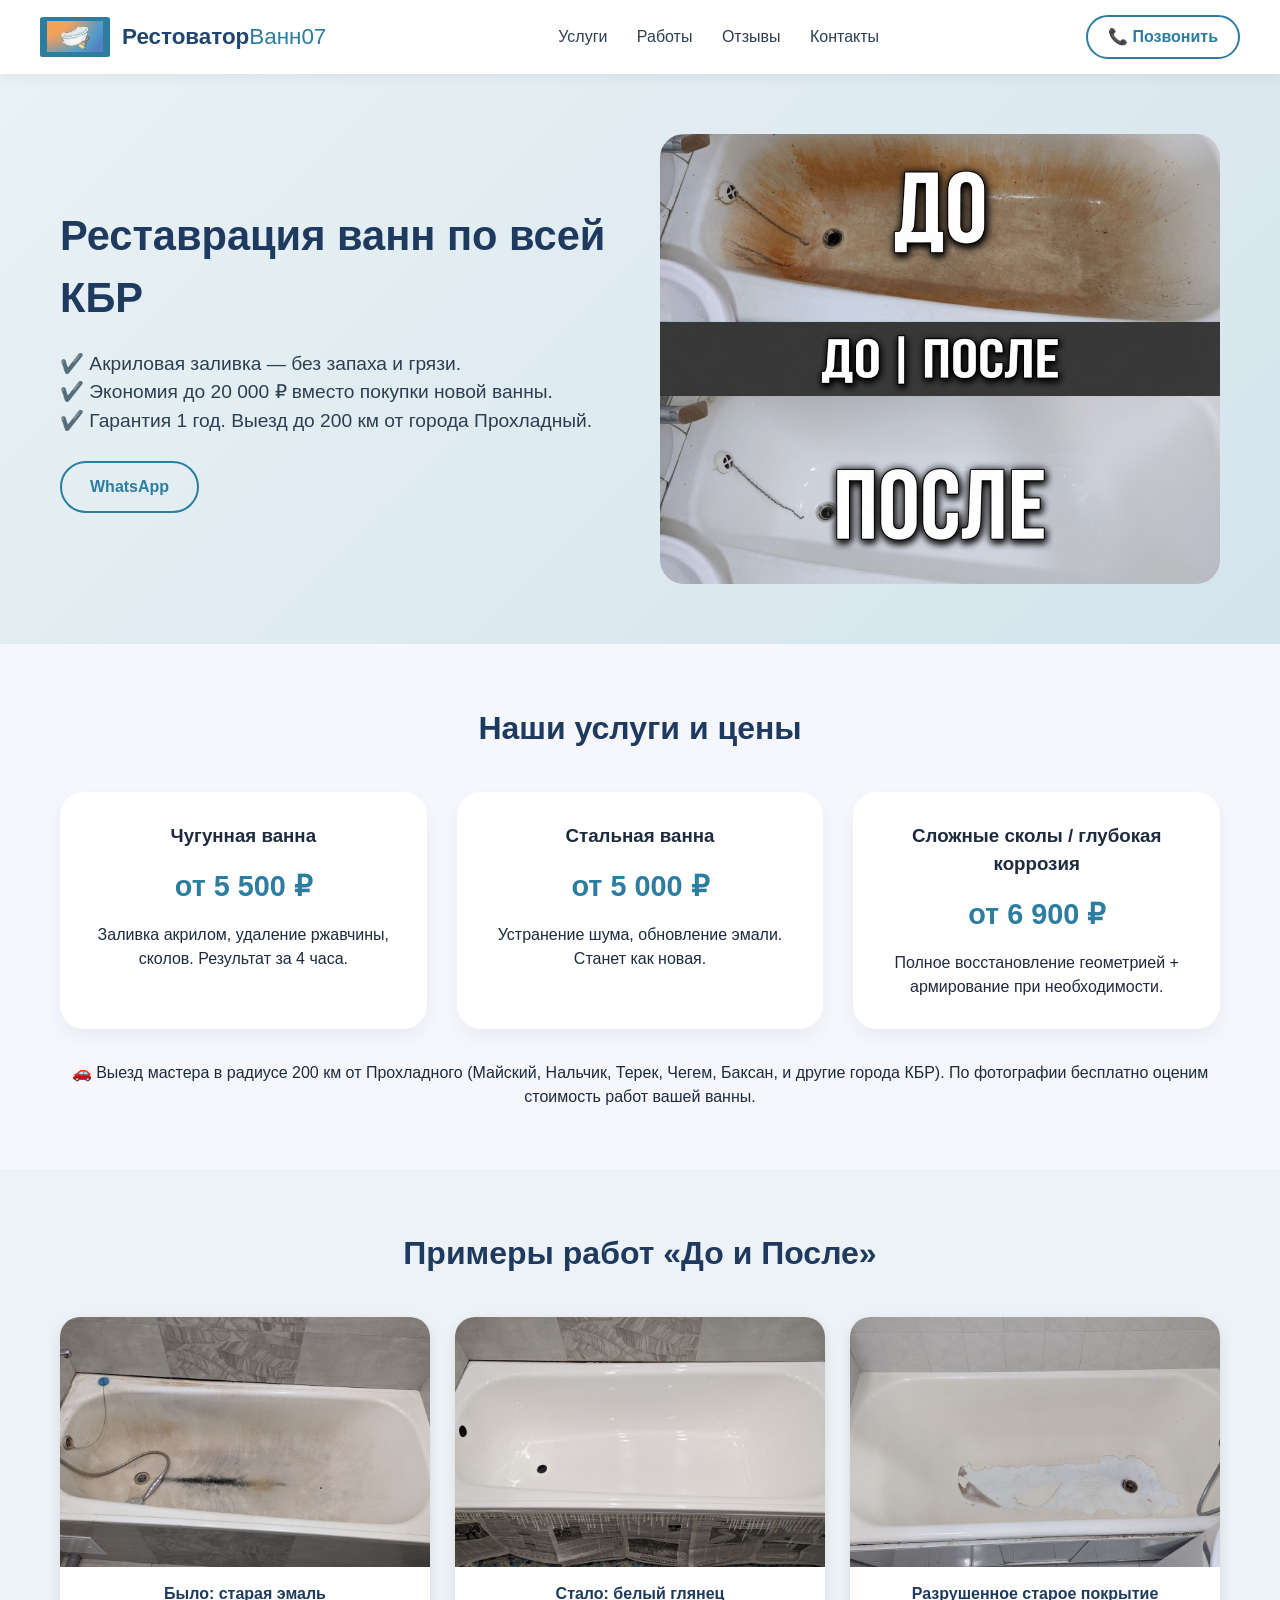
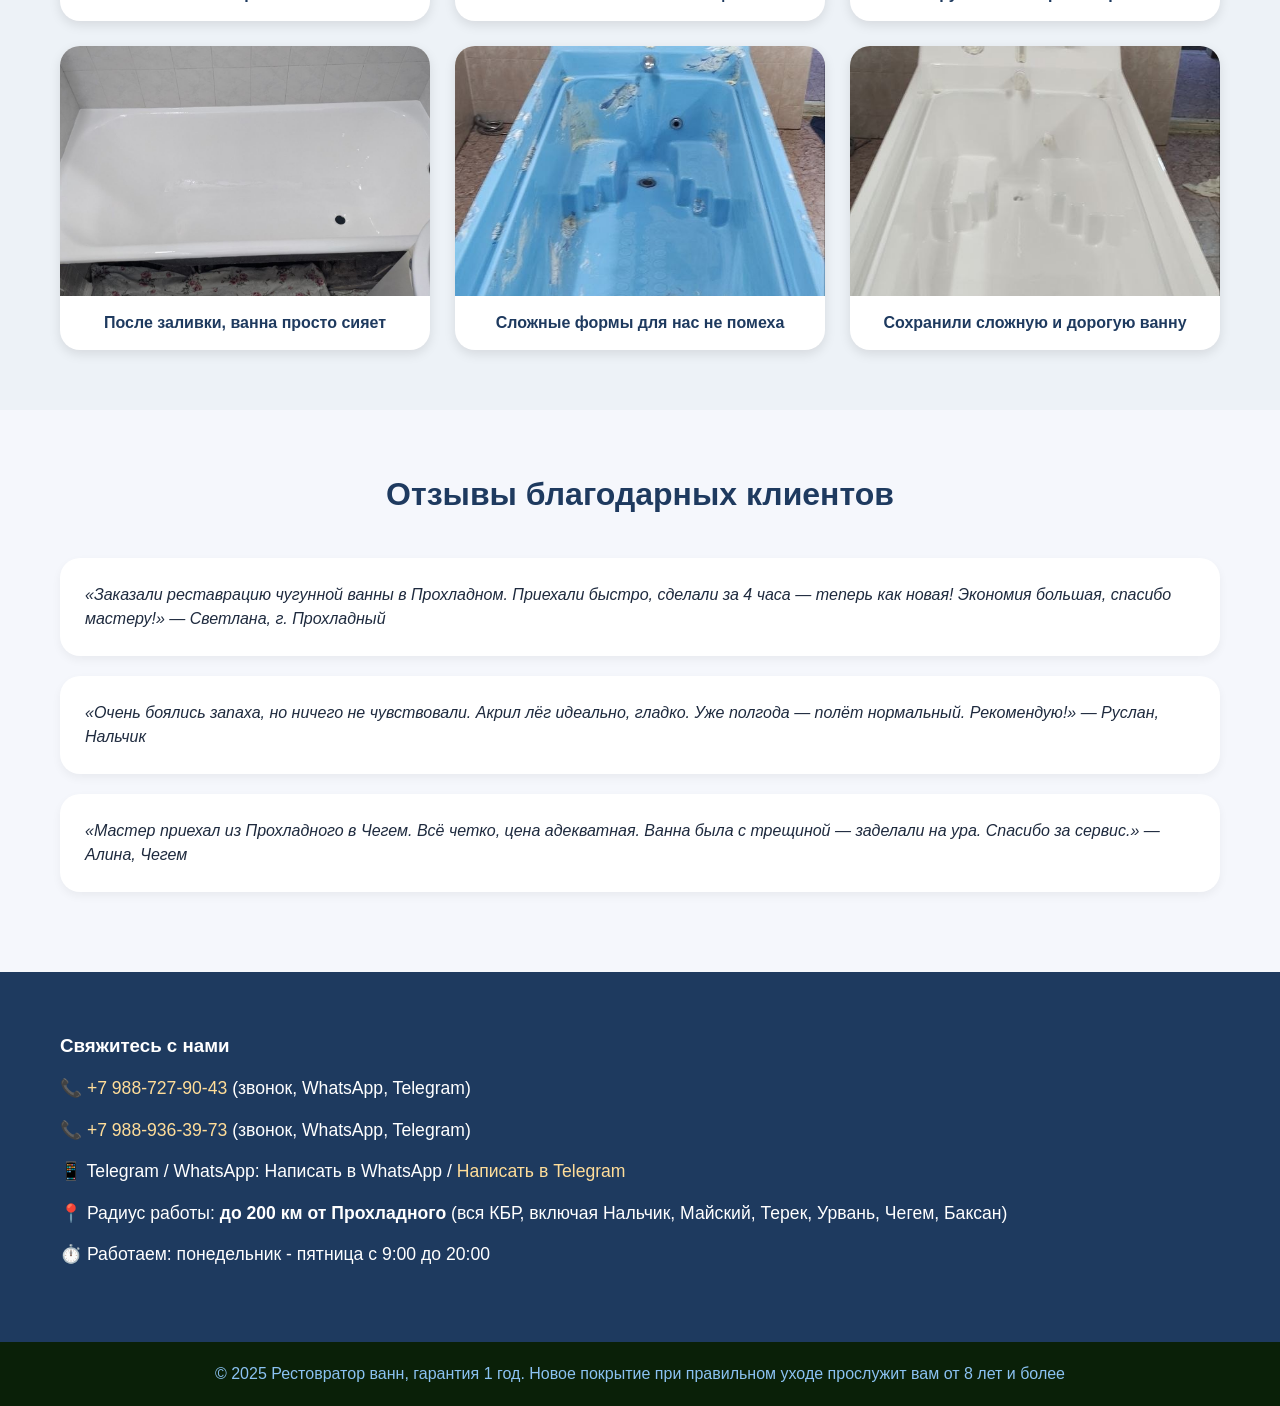
==== index.html @ 654ee38f "Update index.html" ====
<!doctype html>
<html lang="ru">
  <head>
    <meta charset="UTF-8" />
    <meta
      name="viewport"
      content="width=device-width, initial-scale=1.0, maximum-scale=1.0, user-scalable=yes"
    />
    <title>Реставрация ванн | Прохладный и КБР | Акриловая заливка</title>
    <!-- SEO метки -->
    <meta
      name="description"
      content="Реставрация ванн в Прохладном и КБР. Акриловая заливка за 1 день. Экономия до 20 000₽. Выезд по всему району до 200 км от г. Прохладный. Гарантия 1 год."
    />
    <meta
      name="keywords"
      content="реставрация ванн, акриловая заливка, восстановление эмали, Прохладный, КБР, Нальчик, старая ванна"
    />
    <meta name="geo.region" content="RU-KB" />
    <meta name="geo.placename" content="Прохладный" />
    <link rel="canonical" href="https://restovratorvann07-byte.github.io/home/"/>
    <link rel="stylesheet" href="style.css" />
    <!-- Стили -->
  </head>
  <body>
    <header>
      <div class="container header-flex">
        <div class="logo">
          <div class="logo-img"><link rel="style" /></div>
          <div class="logo-text">Рестоватор<span>Ванн07</span></div>
        </div>
        <div class="nav">
          <a href="#services">Услуги</a>
          <a href="#gallery">Работы</a>
          <a href="#reviews">Отзывы</a>
          <a href="#contacts">Контакты</a>
        </div>
        <a
          href="tel:+79881234567"
          class="btn-outline btn"
          style="padding: 8px 20px"
          >📞 Позвонить</a
        >
      </div>
    </header>

    <section class="hero">
      <div class="container hero-grid">
        <div class="hero-text">
          <h1>Реставрация ванн по всей КБР</h1>
          <p>
            ✔️ Акриловая заливка — без запаха и грязи.<br />✔️ Экономия до 20
            000 ₽ вместо покупки новой ванны.<br />✔️ Гарантия 1 год. Выезд до
            200 км от города Прохладный.
          </p>
          <div class="hero-buttons">
            <!--<a href="#contacts" class="btn">Оставить заявку</a>-->
            <a href="https://wa.me/79881234567" class="btn-outline btn"
              >WhatsApp</a
            >
          </div>
        </div>
        <div class="hero-img"></div>
      </div>
    </section>

    <section id="services">
      <div class="container">
        <h2 class="section-title">Наши услуги и цены</h2>
        <div class="service-cards">
          <div class="card">
            <h3>Чугунная ванна</h3>
            <div class="price">от 5 500 ₽</div>
            <p>
              Заливка акрилом, удаление ржавчины, сколов. Результат за 4 часа.
            </p>
          </div>
          <div class="card">
            <h3>Стальная ванна</h3>
            <div class="price">от 5 000 ₽</div>
            <p>Устранение шума, обновление эмали. Станет как новая.</p>
          </div>
          <div class="card">
            <h3>Сложные сколы / глубокая коррозия</h3>
            <div class="price">от 6 900 ₽</div>
            <p>
              Полное восстановление геометрией + армирование при необходимости.
            </p>
          </div>
        </div>
        <p style="text-align: center; margin-top: 32px">
          🚗 Выезд мастера в радиусе 200 км от Прохладного (Майский, Нальчик,
          Терек, Чегем, Баксан, и другие города КБР). По фотографии бесплатно
          оценим стоимость работ вашей ванны.
        </p>
      </div>
    </section>

    <section id="gallery" style="background: #edf2f7">
      <div class="container">
        <h2 class="section-title">Примеры работ «До и После»</h2>
        <div class="gallery-grid">
          <!-- Карточка 1 -->
          <figure class="gallery-item">
            <picture>
              <source
                srcset="
                  images/ржавая стертая ванна.JPG
                "
                media="(min-width: 768px)"
              />
              <img
                src="images/ржавая стертая ванна.JPG"
                alt="Старая чугунная ванна до реставрации: ржавчина, сколы и повреждения эмали"
                class="gallery-img"
                loading="lazy"
                width="600"
                height="450"
              />
            </picture>
            <figcaption class="gallery-caption">Было: старая эмаль</figcaption>
          </figure>

          <!-- Карточка 2 -->
          <figure class="gallery-item">
            <picture>
              <source
                srcset="
                  images/ржавая стертая ванна исправлена.JPG
                "
                media="(min-width: 768px)"
              />
              <img
                src="images/ржавая стертая ванна исправлена.JPG"
                alt="Та же чугунная ванна после акриловой заливки: идеальный белый глянец, восстановленная поверхность"
                class="gallery-img"
                loading="lazy"
                width="600"
                height="450"
              />
            </picture>
            <figcaption class="gallery-caption">Стало: белый глянец</figcaption>
          </figure>

          <!-- Карточка 3 -->
          <figure class="gallery-item">
            <picture>
              <source
                srcset="
                  images/ванна отслоилась старое покрытие.JPG
                "
                media="(min-width: 768px)"
              />
              <img
                src="images/ванна отслоилась старое покрытие.JPG"
                alt="Стальная ванна 1985 года до реставрации: желтизна, потускневшая эмаль и следы коррозии"
                class="gallery-img"
                loading="lazy"
                width="600"
                height="450"
              />
            </picture>
            <figcaption class="gallery-caption">
              Разрушенное старое покрытие
            </figcaption>
          </figure>

          <!-- Карточка 4 -->
          <figure class="gallery-item">
            <picture>
              <source
                srcset="
                  images/отслоилось старое покрытие исправлена.JPG
                "
                media="(min-width: 768px)"
              />
              <img
                src="images/отслоилось старое покрытие исправлена.JPG"
                alt="Сияющий результат реставрации ванны акрилом: фото довольного клиента после работы мастера"
                class="gallery-img"
                loading="lazy"
                width="600"
                height="450"
              />
            </picture>
            <figcaption class="gallery-caption">
              После заливки, ванна просто сияет
            </figcaption>
          </figure>
          <figure class="gallery-item">
            <picture>
              <source
                srcset="
                  images/нестандартная ванна.JPG
                "
                media="(min-width: 768px)"
              />
              <img
                src="images/нестандартная ванна.JPG"
                alt="Нестандратная сложная ванна с синим покрытием, и сложными формами"
                class="gallery-img"
                loading="lazy"
                width="600"
                height="450"
              />
            </picture>
            <figcaption class="gallery-caption">
              Сложные формы для нас не помеха
            </figcaption>
          </figure>
          <figure class="gallery-item">
            <picture>
              <source
                srcset="
                  images/нестандратная ванна готова.JPG
                "
                media="(min-width: 768px)"
              />
              <img
                src="images/нестандратная ванна готова.JPG"
                alt="Ванна с сложными формами отреставрирована жидким акрилом, фото спустя 6 часов работы"
                class="gallery-img"
                loading="lazy"
                width="600"
                height="450"
              />
            </picture>
            <figcaption class="gallery-caption">
              Сохранили сложную и дорогую ванну
            </figcaption>
          </figure>
        </div>
      </div>
    </section>

    <section id="reviews">
      <div class="container">
        <h2 class="section-title">Отзывы благодарных клиентов</h2>
        <div class="review">
          <p>
            «Заказали реставрацию чугунной ванны в Прохладном. Приехали быстро,
            сделали за 4 часа — теперь как новая! Экономия большая, спасибо
            мастеру!» — Светлана, г. Прохладный
          </p>
        </div>
        <div class="review">
          <p>
            «Очень боялись запаха, но ничего не чувствовали. Акрил лёг идеально,
            гладко. Уже полгода — полёт нормальный. Рекомендую!» — Руслан,
            Нальчик
          </p>
        </div>
        <div class="review">
          <p>
            «Мастер приехал из Прохладного в Чегем. Всё четко, цена адекватная.
            Ванна была с трещиной — заделали на ура. Спасибо за сервис.» —
            Алина, Чегем
          </p>
        </div>
      </div>
    </section>

    <section id="contacts" class="contacts">
      <div class="container contacts-flex">
        <div class="contact-info">
          <h3>Свяжитесь с нами</h3>
          <p>
            📞 <a href="tel:+79887279043">+7 988-727-90-43</a> (звонок,
            WhatsApp, Telegram)
          </p>
          <p>
            📞 <a href="tel:+79889363973">+7 988-936-39-73</a> (звонок,
            WhatsApp, Telegram)
          </p>
          <p>
            📱 Telegram / WhatsApp:
            <a href="https://wa.me/79881234567" target="_blank"></a>
              Написать в WhatsApp /
            </a>

            <a href="https://t.me/+79887279043" target="_blank"
              >Написать в Telegram</a
            >
          </p>
          <p>
            📍 Радиус работы: <strong>до 200 км от Прохладного</strong> (вся
            КБР, включая Нальчик, Майский, Терек, Урвань, Чегем, Баксан)
          </p>
          <p>⏱️ Работаем: понедельник - пятница с 9:00 до 20:00</p>
        </div>
        <!--<div class="form">
          <h4>Оставьте заявку — перезвоним за 5 минут</h4>
          <form action="#" method="post">
            <input type="text" placeholder="Ваше имя" required />
            <input type="tel" placeholder="Телефон" required />
            <textarea
              rows="2"
              placeholder="Кратко опишите состояние ванны / вопрос"
            ></textarea>
            <button type="submit" class="btn" style="width: 100%">
              Отправить заявку
            </button>
          </form>
          <p style="font-size: 12px; margin-top: 12px; text-align: center">
            *гарантируем конфиденциальность
          </p>
        </div>-->
      </div>
    </section>

    <footer>
      <p>
        © 2025 Рестовратор ванн, гарантия 1 год. Новое покрытие при правильном
        уходе прослужит вам от 8 лет и более
      </p>
    </footer>

    <!-- Простая обработка формы (без бэкенда, можно подключить позже) -->
  <!--<script>
      document
        .querySelector(".form form")
        .addEventListener("submit", function (e) {
          e.preventDefault();
          alert(
            "✅ Спасибо! Мастер свяжется с вами в ближайшее время. (демо-режим)",
          );
          // здесь можно добавить отправку на ваш Telegram/почту потом
        });
    </script>-->
  </body>
</html>
---- style.css ----
* {
  margin: 0;
  padding: 0;
  box-sizing: border-box;
}
body {
  font-family: "Segoe UI", Roboto, "Helvetica Neue", sans-serif;
  background: #f5f7fc;
  color: #1e2a3e;
  line-height: 1.5;
  scroll-behavior: smooth;
}
.container {
  max-width: 1200px;
  margin: 0 auto;
  padding: 0 20px;
}
/* шапка */
header {
  background: white;
  box-shadow: 0 4px 12px rgba(0, 0, 0, 0.05);
  position: sticky;
  top: 0;
  z-index: 100;
}
.header-flex {
  display: flex;
  justify-content: space-between;
  align-items: center;
  padding: 15px 0;
  flex-wrap: wrap;
  gap: 15px;
}
.logo {
  display: flex;
  align-items: center;
  gap: 12px;
}
.logo-img {
  width: 70px;
  height: 40px;
  background: #2c7da0;
  border-radius: 5%;
  display: flex;
  align-items: center;
  justify-content: center;
  color: white;
  font-weight: bold;
  font-size: 24px;
  /* заглушка логотипа — замените на своё изображение */
  background-image: url("images/logo.PNG");
  background-repeat: no-repeat;
  background-position: center;
  background-size: 80%;
}
.logo-text {
  font-size: 1.4rem;
  font-weight: 700;
  color: #1e466e;
}
.logo-text span {
  font-weight: 400;
  color: #2c7da0;
}
.nav a {
  margin-left: 25px;
  text-decoration: none;
  color: #2c3e50;
  font-weight: 500;
  transition: 0.2s;
}
.nav a:hover {
  color: #2c7da0;
}
.btn {
  display: inline-block;
  background: #2c7da0;
  color: white;
  padding: 12px 28px;
  border-radius: 40px;
  text-decoration: none;
  font-weight: 600;
  transition: 0.2s;
  border: none;
  cursor: pointer;
  font-size: 1rem;
}
.btn:hover {
  background: #1f5e7e;
  transform: translateY(-2px);
}
.btn-outline {
  background: transparent;
  border: 2px solid #2c7da0;
  color: #2c7da0;
}
.hero {
  background: linear-gradient(135deg, #e9f2f5 0%, #d4e4ec 100%);
  padding: 60px 0;
}
.hero-grid {
  display: flex;
  flex-wrap: wrap;
  align-items: center;
  gap: 40px;
}
.hero-text {
  flex: 1;
}
.hero-text h1 {
  font-size: 2.6rem;
  margin-bottom: 20px;
  color: #1e3a5f;
}
.hero-text p {
  font-size: 1.2rem;
  margin-bottom: 25px;
  color: #2c3e50;
}
.hero-buttons {
  display: flex;
  gap: 15px;
  flex-wrap: wrap;
}
.hero-img {
  flex: 1;
  background: #b0c4ce;
  border-radius: 24px;
  height: 450px;
  background-image: url("images/heroimage.JPG");
  background-size: cover;
  background-position: center;
  background-repeat: no-repeat;
}
section {
  padding: 60px 0;
}
.section-title {
  text-align: center;
  font-size: 2rem;
  margin-bottom: 40px;
  color: #1e3a5f;
}
.service-cards {
  display: flex;
  flex-wrap: wrap;
  gap: 30px;
  justify-content: center;
}
.card {
  background: white;
  border-radius: 24px;
  padding: 30px 25px;
  flex: 1;
  min-width: 250px;
  box-shadow: 0 8px 20px rgba(0, 0, 0, 0.05);
  transition: 0.2s;
  text-align: center;
}
.price {
  font-size: 1.8rem;
  font-weight: 800;
  color: #2c7da0;
  margin: 15px 0;
}
.gallery-grid {
  display: grid;
  grid-template-columns: repeat(auto-fit, minmax(260px, 1fr));
  gap: 25px;
}
.gallery-item {
  background: white;
  border-radius: 20px;
  overflow: hidden;
  box-shadow: 0 4px 12px rgba(0, 0, 0, 0.1);
}
.gallery-img {
  width: 100%;
  height: 220px;
  background-color: #cbdbe0;
  background-size: cover;
  background-position: center;
}
.gallery-caption {
  padding: 12px;
  font-weight: 500;
  text-align: center;
}
.review {
  background: white;
  border-radius: 20px;
  padding: 25px;
  margin-bottom: 20px;
  box-shadow: 0 4px 10px rgba(0, 0, 0, 0.05);
  font-style: italic;
}
.contacts {
  background: #1e3a5f;
  color: white;
}
.contacts-flex {
  display: flex;
  flex-wrap: wrap;
  justify-content: space-between;
  gap: 30px;
  align-items: center;
}
.contact-info p {
  margin: 15px 0;
  font-size: 1.1rem;
}
.contact-info a {
  color: #ffdd99;
  text-decoration: none;
}
.form {
  background: white;
  padding: 25px;
  border-radius: 20px;
  min-width: 260px;
  flex: 1;
}
.form input,
.form textarea {
  width: 100%;
  padding: 12px;
  margin-bottom: 15px;
  border: 1px solid #ccc;
  border-radius: 30px;
  font-family: inherit;
}
footer {
  background: #0a2008;
  color: #8bc2f2;
  text-align: center;
  padding: 20px;
}
@media (max-width: 700px) {
  .hero-text h1 {
    font-size: 1.8rem;
  }
  .header-flex {
    flex-direction: column;
  }
  .nav a {
    margin: 0 10px;
  }
}
.gallery-grid {
  display: grid;
  grid-template-columns: repeat(auto-fit, minmax(280px, 1fr));
  gap: 25px;
}

.gallery-item {
  background: white;
  border-radius: 20px;
  overflow: hidden;
  box-shadow: 0 4px 12px rgba(0, 0, 0, 0.1);
  transition: transform 0.3s ease;
  margin: 0; /* убираем отступы у figure */
}

.gallery-item:hover {
  transform: translateY(-5px);
}

.gallery-img {
  width: 100%;
  height: 250px;
  object-fit: cover;
  display: block;
  background-color: #cbdbe0; /* цвет-заглушка, пока грузится */
}

.gallery-caption {
  padding: 15px;
  font-weight: 600;
  text-align: center;
  color: #1e3a5f;
  font-size: 1rem;
}

/* Для мобильных устройств */
@media (max-width: 480px) {
  .gallery-img {
    height: 200px;
  }

  .gallery-grid {
    grid-template-columns: 1fr;
    gap: 20px;
  }

  .hero-img {
    height: 250px; /* ← меньшая высота на телефонах */
    background-position: top; /* ← смещаем вверх, чтобы показать важную часть */
  }
}

@media (max-width: 768px) {
  .hero-img {
    height: 200px;
  }
}
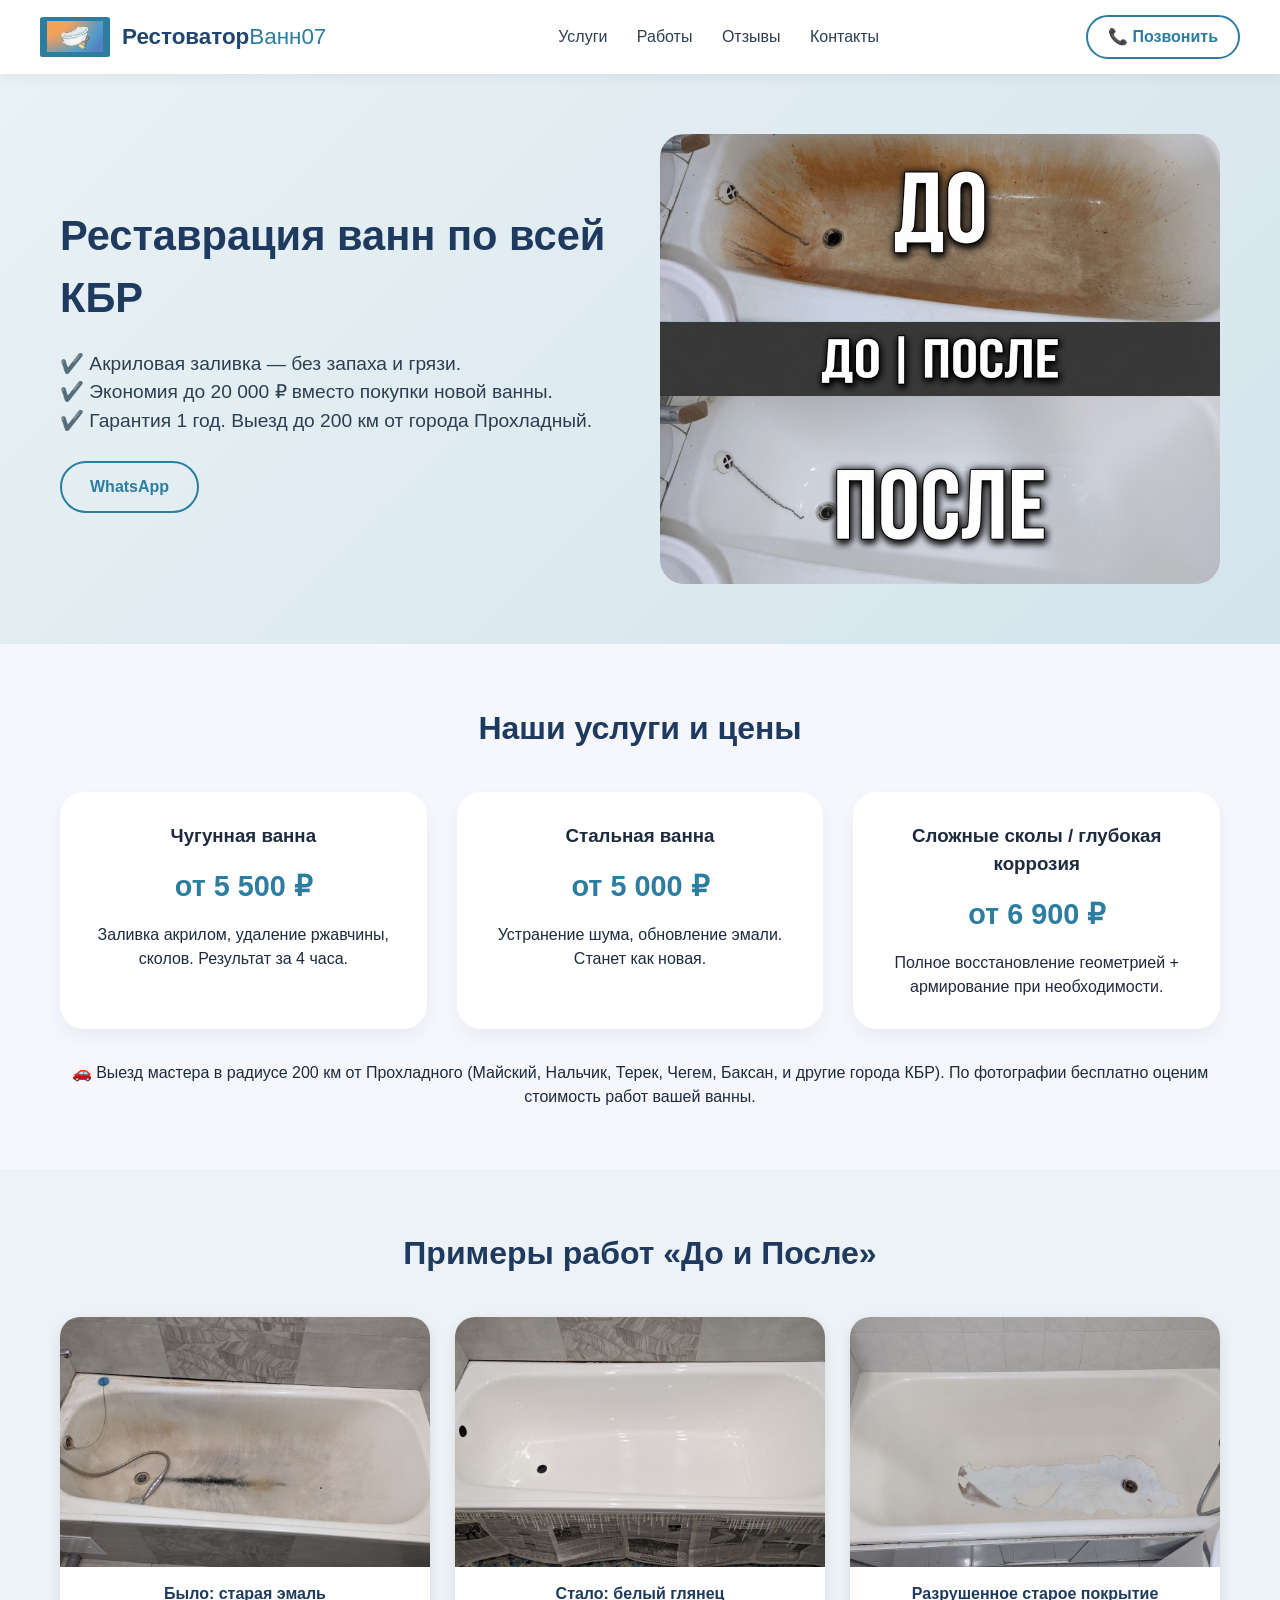
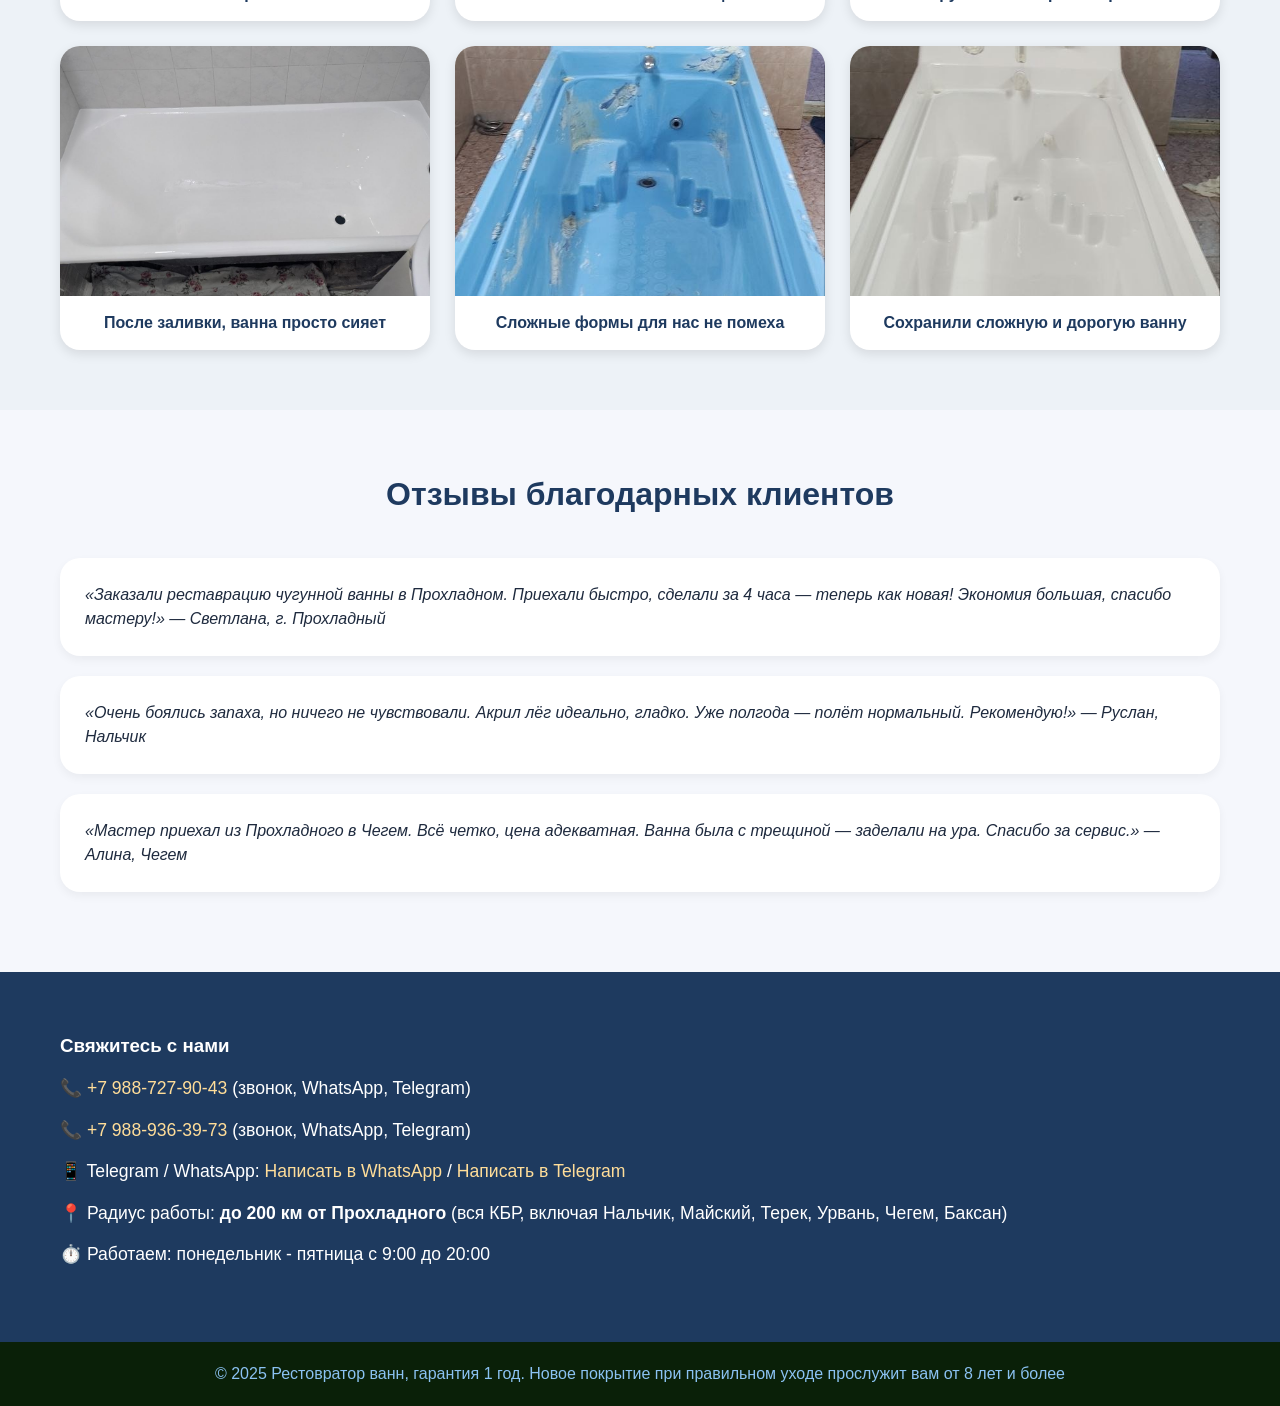
==== commit a32cff36: "Update index.html" ====
--- a/index.html
+++ b/index.html
@@ -20,6 +20,7 @@
     <meta name="geo.placename" content="Прохладный" />
     <link rel="canonical" href="https://restovratorvann07-byte.github.io/home/"/>
     <link rel="stylesheet" href="style.css" />
+    <link rel="icon" type="image/x-icon" href="images/favico.PNG">
     <!-- Стили -->
   </head>
   <body>
@@ -274,8 +275,8 @@
           </p>
           <p>
             📱 Telegram / WhatsApp:
-            <a href="https://wa.me/79881234567" target="_blank"></a>
-              Написать в WhatsApp /
+            <a href="https://wa.me/79881234567" target="_blank">Написать в WhatsApp</a>
+               /
             </a>
 
             <a href="https://t.me/+79887279043" target="_blank"
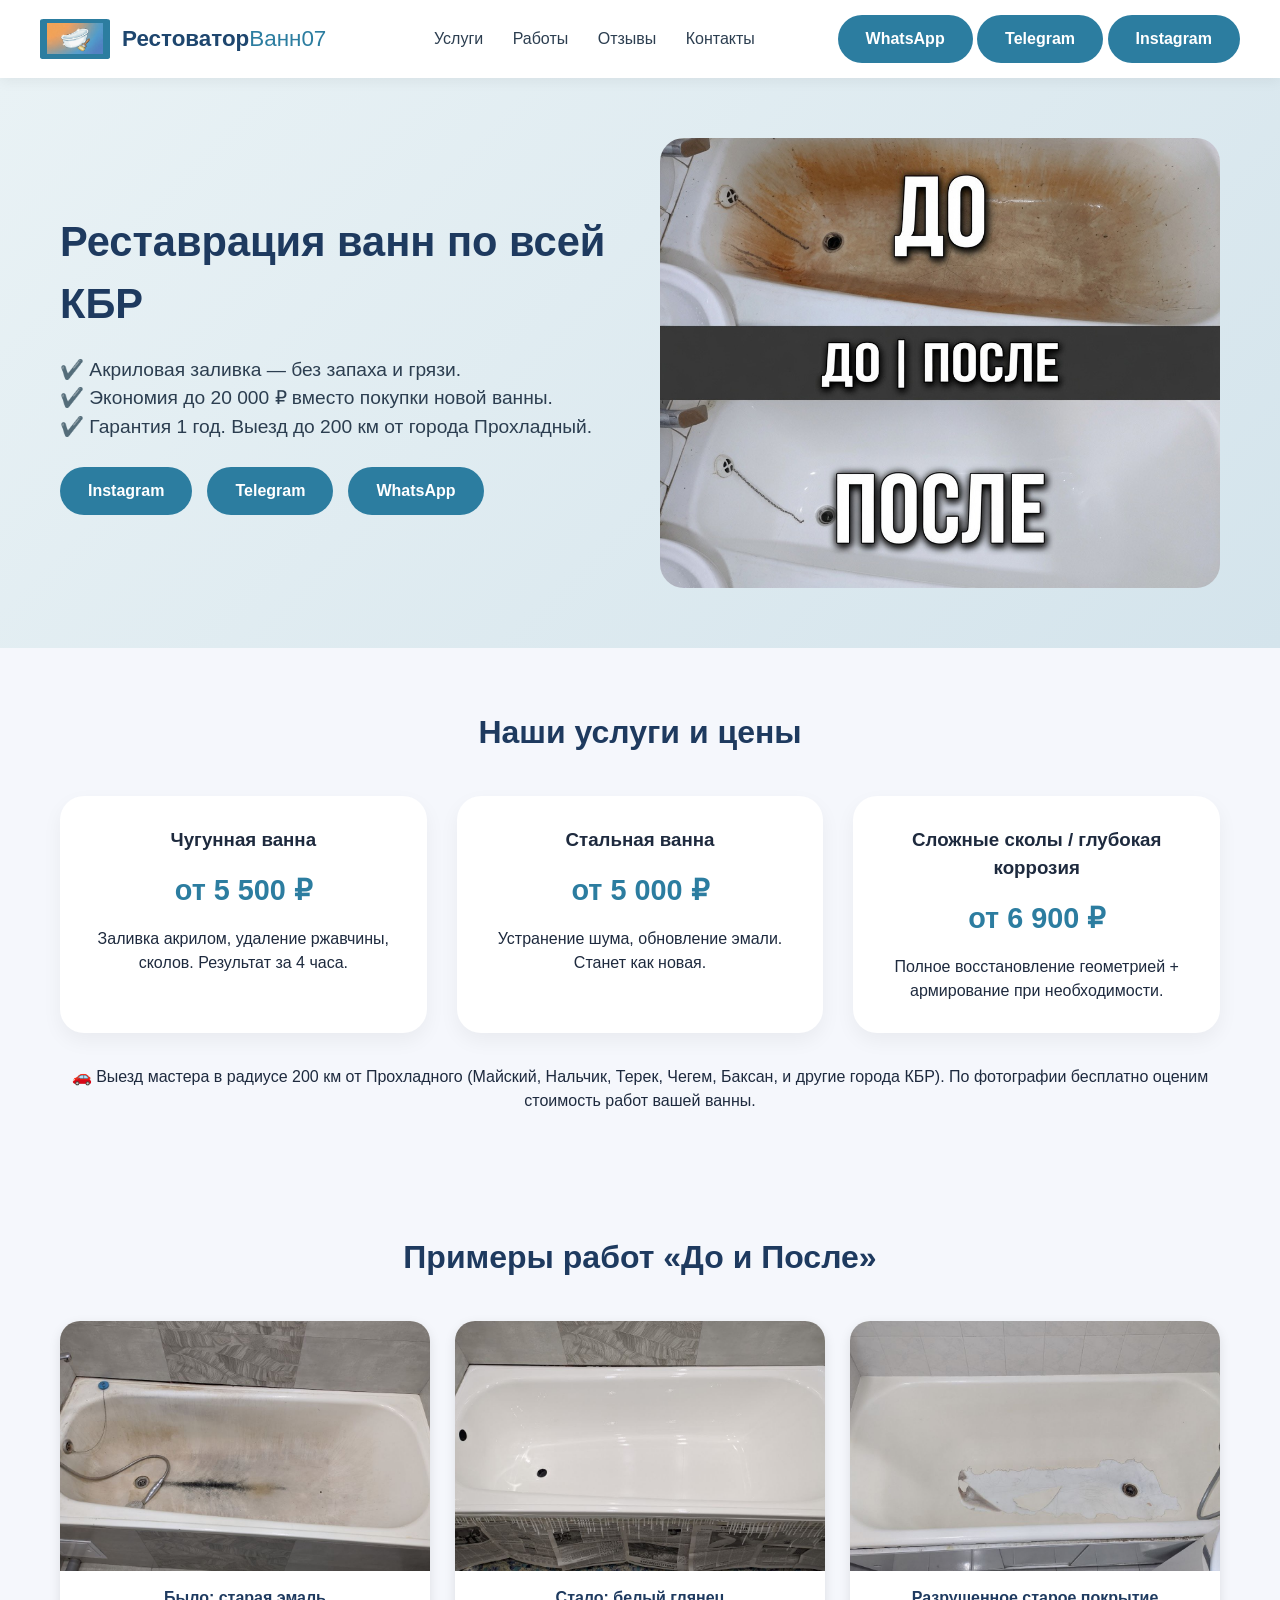
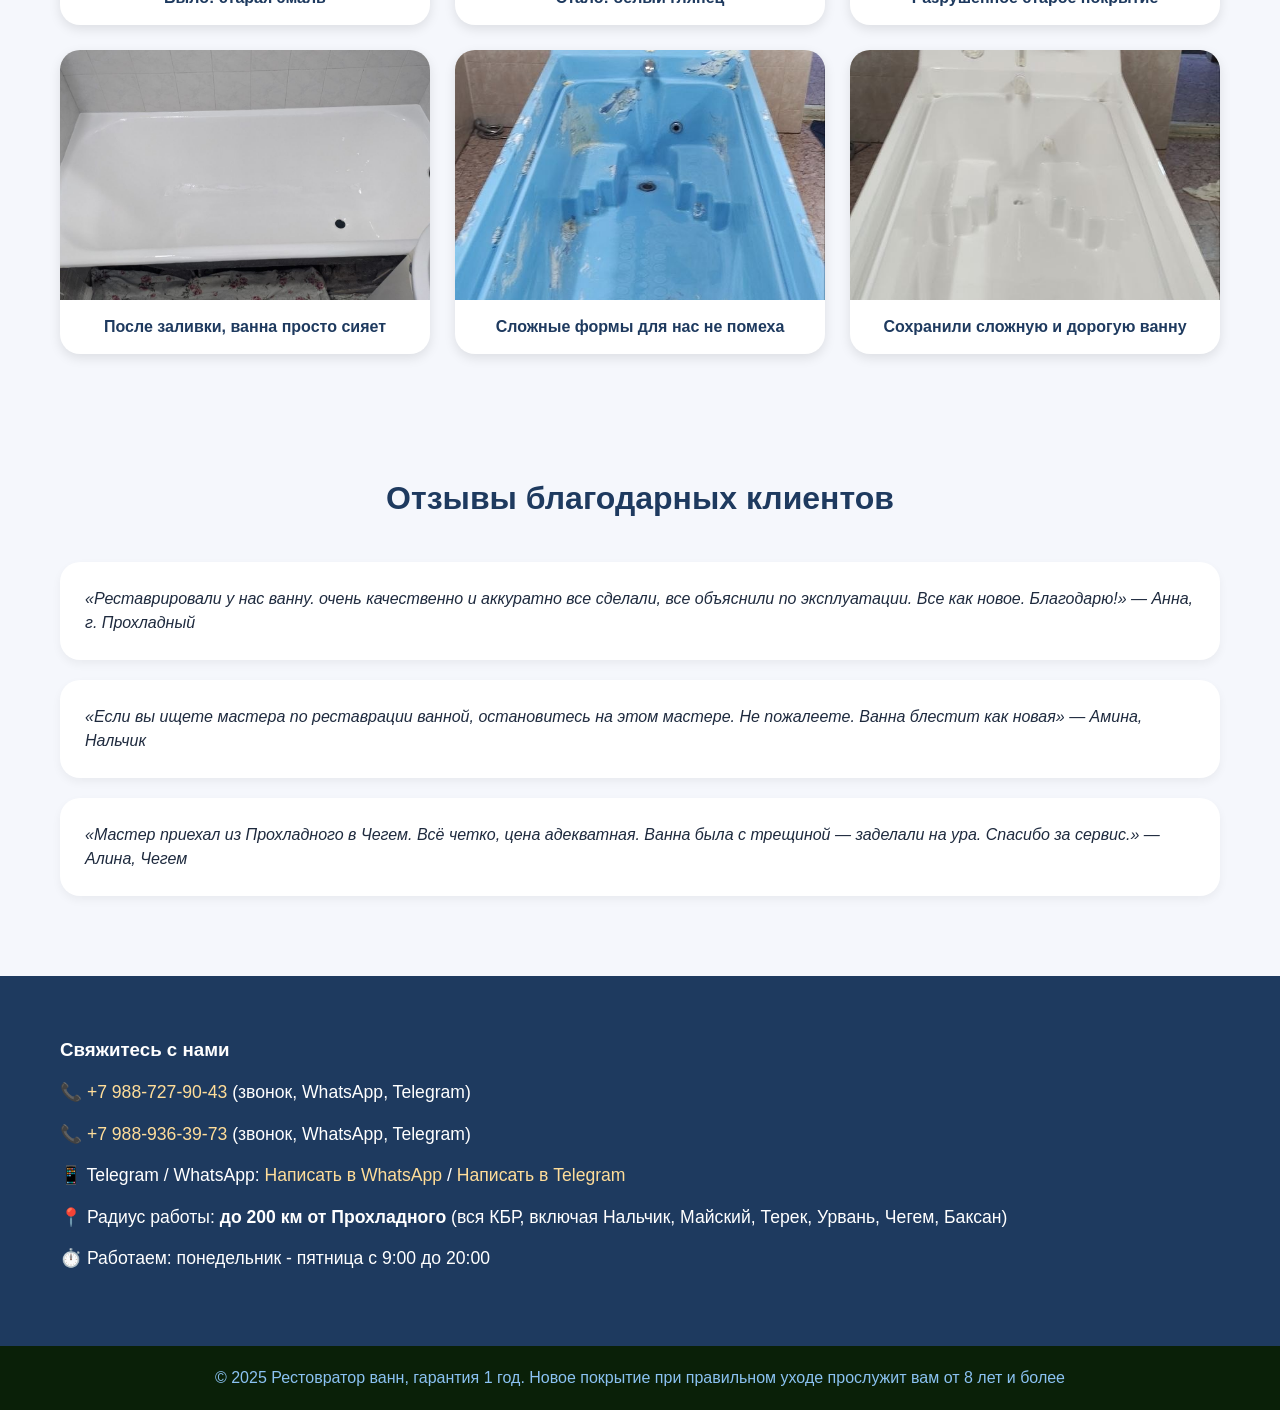
==== commit fb339479: "Update index.html" ====
--- a/index.html
+++ b/index.html
@@ -18,16 +18,16 @@
     />
     <meta name="geo.region" content="RU-KB" />
     <meta name="geo.placename" content="Прохладный" />
-    <link rel="canonical" href="https://restovratorvann07-byte.github.io/home/"/>
+    <link rel="canonical" href="https://ваш-сайт.ru" />
+    <!-- ПОДКЛЮЧЕНИЕ ВНЕШНЕГО CSS -->
     <link rel="stylesheet" href="style.css" />
-    <link rel="icon" type="image/x-icon" href="images/favico.PNG">
-    <!-- Стили -->
+    <link rel="icon" type="image/x-icon" href="images/favico.PNG" />
   </head>
   <body>
     <header>
       <div class="container header-flex">
         <div class="logo">
-          <div class="logo-img"><link rel="style" /></div>
+          <div class="logo-img"></div>
           <div class="logo-text">Рестоватор<span>Ванн07</span></div>
         </div>
         <div class="nav">
@@ -36,12 +36,23 @@
           <a href="#reviews">Отзывы</a>
           <a href="#contacts">Контакты</a>
         </div>
-        <a
-          href="tel:+79881234567"
-          class="btn-outline btn"
-          style="padding: 8px 20px"
-          >📞 Позвонить</a
-        >
+        <div class="header-buttons">
+          <!-- Кнопка WhatsApp -->
+          <a href="https://wa.me/79887279043" class="btn btn-wa" target="_blank"
+            >WhatsApp</a
+          >
+          <!-- Кнопка Telegram -->
+          <a href="https://t.me/+79887279043" class="btn btn-tg" target="_blank"
+            >Telegram</a
+          >
+          <!-- Кнопка Instagram -->
+          <a
+            href="https://www.instagram.com/restovrator.07/"
+            class="btn btn-ig"
+            target="_blank"
+            >Instagram</a
+          >
+        </div>
       </div>
     </header>
 
@@ -55,8 +66,22 @@
             200 км от города Прохладный.
           </p>
           <div class="hero-buttons">
-            <!--<a href="#contacts" class="btn">Оставить заявку</a>-->
-            <a href="https://wa.me/79881234567" class="btn-outline btn"
+            <a
+              href="https://www.instagram.com/restovrator.07/"
+              class="btn btn-ig"
+              target="_blank"
+              >Instagram</a
+            >
+            <a
+              href="https://t.me/+79887279043"
+              class="btn btn-tg"
+              target="_blank"
+              >Telegram</a
+            >
+            <a
+              href="https://wa.me/79887279043"
+              class="btn btn-wa"
+              target="_blank"
               >WhatsApp</a
             >
           </div>
@@ -97,135 +122,74 @@
       </div>
     </section>
 
-    <section id="gallery" style="background: #edf2f7">
+    <section id="gallery">
       <div class="container">
         <h2 class="section-title">Примеры работ «До и После»</h2>
         <div class="gallery-grid">
           <!-- Карточка 1 -->
           <figure class="gallery-item">
-            <picture>
-              <source
-                srcset="
-                  images/ржавая стертая ванна.JPG
-                "
-                media="(min-width: 768px)"
-              />
-              <img
-                src="images/ржавая стертая ванна.JPG"
-                alt="Старая чугунная ванна до реставрации: ржавчина, сколы и повреждения эмали"
-                class="gallery-img"
-                loading="lazy"
-                width="600"
-                height="450"
-              />
-            </picture>
+            <img
+              src="images/ржавая стертая ванна.JPG"
+              alt="Старая чугунная ванна до реставрации: ржавчина, сколы и повреждения эмали"
+              class="gallery-img"
+              loading="lazy"
+            />
             <figcaption class="gallery-caption">Было: старая эмаль</figcaption>
           </figure>
-
           <!-- Карточка 2 -->
           <figure class="gallery-item">
-            <picture>
-              <source
-                srcset="
-                  images/ржавая стертая ванна исправлена.JPG
-                "
-                media="(min-width: 768px)"
-              />
-              <img
-                src="images/ржавая стертая ванна исправлена.JPG"
-                alt="Та же чугунная ванна после акриловой заливки: идеальный белый глянец, восстановленная поверхность"
-                class="gallery-img"
-                loading="lazy"
-                width="600"
-                height="450"
-              />
-            </picture>
+            <img
+              src="images/ржавая стертая ванна исправлена.JPG"
+              alt="Та же чугунная ванна после акриловой заливки: идеальный белый глянец"
+              class="gallery-img"
+              loading="lazy"
+            />
             <figcaption class="gallery-caption">Стало: белый глянец</figcaption>
           </figure>
-
           <!-- Карточка 3 -->
           <figure class="gallery-item">
-            <picture>
-              <source
-                srcset="
-                  images/ванна отслоилась старое покрытие.JPG
-                "
-                media="(min-width: 768px)"
-              />
-              <img
-                src="images/ванна отслоилась старое покрытие.JPG"
-                alt="Стальная ванна 1985 года до реставрации: желтизна, потускневшая эмаль и следы коррозии"
-                class="gallery-img"
-                loading="lazy"
-                width="600"
-                height="450"
-              />
-            </picture>
+            <img
+              src="images/ванна отслоилась старое покрытие.JPG"
+              alt="Стальная ванна до реставрации: желтизна, потускневшая эмаль"
+              class="gallery-img"
+              loading="lazy"
+            />
             <figcaption class="gallery-caption">
               Разрушенное старое покрытие
             </figcaption>
           </figure>
-
           <!-- Карточка 4 -->
           <figure class="gallery-item">
-            <picture>
-              <source
-                srcset="
-                  images/отслоилось старое покрытие исправлена.JPG
-                "
-                media="(min-width: 768px)"
-              />
-              <img
-                src="images/отслоилось старое покрытие исправлена.JPG"
-                alt="Сияющий результат реставрации ванны акрилом: фото довольного клиента после работы мастера"
-                class="gallery-img"
-                loading="lazy"
-                width="600"
-                height="450"
-              />
-            </picture>
+            <img
+              src="images/отслоилось старое покрытие исправлена.JPG"
+              alt="Сияющий результат реставрации ванны акрилом"
+              class="gallery-img"
+              loading="lazy"
+            />
             <figcaption class="gallery-caption">
               После заливки, ванна просто сияет
             </figcaption>
           </figure>
-          <figure class="gallery-item">
-            <picture>
-              <source
-                srcset="
-                  images/нестандартная ванна.JPG
-                "
-                media="(min-width: 768px)"
-              />
-              <img
-                src="images/нестандартная ванна.JPG"
-                alt="Нестандратная сложная ванна с синим покрытием, и сложными формами"
-                class="gallery-img"
-                loading="lazy"
-                width="600"
-                height="450"
-              />
-            </picture>
+          <!-- Карточка 5 -->
+          <figure class="gallery-item">
+            <img
+              src="images/нестандартная ванна.JPG"
+              alt="Нестандартная сложная ванна с синим покрытием"
+              class="gallery-img"
+              loading="lazy"
+            />
             <figcaption class="gallery-caption">
               Сложные формы для нас не помеха
             </figcaption>
           </figure>
-          <figure class="gallery-item">
-            <picture>
-              <source
-                srcset="
-                  images/нестандратная ванна готова.JPG
-                "
-                media="(min-width: 768px)"
-              />
-              <img
-                src="images/нестандратная ванна готова.JPG"
-                alt="Ванна с сложными формами отреставрирована жидким акрилом, фото спустя 6 часов работы"
-                class="gallery-img"
-                loading="lazy"
-                width="600"
-                height="450"
-              />
-            </picture>
+          <!-- Карточка 6 -->
+          <figure class="gallery-item">
+            <img
+              src="images/нестандратная ванна готова.JPG"
+              alt="Ванна с сложными формами отреставрирована жидким акрилом"
+              class="gallery-img"
+              loading="lazy"
+            />
             <figcaption class="gallery-caption">
               Сохранили сложную и дорогую ванну
             </figcaption>
@@ -239,16 +203,15 @@
         <h2 class="section-title">Отзывы благодарных клиентов</h2>
         <div class="review">
           <p>
-            «Заказали реставрацию чугунной ванны в Прохладном. Приехали быстро,
-            сделали за 4 часа — теперь как новая! Экономия большая, спасибо
-            мастеру!» — Светлана, г. Прохладный
+            «Реставрировали у нас ванну. очень качественно и аккуратно все
+            сделали, все объяснили по эксплуатации. Все как новое. Благодарю!» —
+            Анна, г. Прохладный
           </p>
         </div>
         <div class="review">
           <p>
-            «Очень боялись запаха, но ничего не чувствовали. Акрил лёг идеально,
-            гладко. Уже полгода — полёт нормальный. Рекомендую!» — Руслан,
-            Нальчик
+            «Если вы ищете мастера по реставрации ванной, остановитесь на этом
+            мастере. Не пожалеете. Ванна блестит как новая» — Амина, Нальчик
           </p>
         </div>
         <div class="review">
@@ -275,10 +238,10 @@
           </p>
           <p>
             📱 Telegram / WhatsApp:
-            <a href="https://wa.me/79881234567" target="_blank">Написать в WhatsApp</a>
-               /
-            </a>
-
+            <a href="https://wa.me/79887279043" target="_blank"
+              >Написать в WhatsApp</a
+            >
+            /
             <a href="https://t.me/+79887279043" target="_blank"
               >Написать в Telegram</a
             >
@@ -289,23 +252,7 @@
           </p>
           <p>⏱️ Работаем: понедельник - пятница с 9:00 до 20:00</p>
         </div>
-        <!--<div class="form">
-          <h4>Оставьте заявку — перезвоним за 5 минут</h4>
-          <form action="#" method="post">
-            <input type="text" placeholder="Ваше имя" required />
-            <input type="tel" placeholder="Телефон" required />
-            <textarea
-              rows="2"
-              placeholder="Кратко опишите состояние ванны / вопрос"
-            ></textarea>
-            <button type="submit" class="btn" style="width: 100%">
-              Отправить заявку
-            </button>
-          </form>
-          <p style="font-size: 12px; margin-top: 12px; text-align: center">
-            *гарантируем конфиденциальность
-          </p>
-        </div>-->
+        <!-- ФОРМА УДАЛЕНА -->
       </div>
     </section>
 
@@ -315,18 +262,5 @@
         уходе прослужит вам от 8 лет и более
       </p>
     </footer>
-
-    <!-- Простая обработка формы (без бэкенда, можно подключить позже) -->
-  <!--<script>
-      document
-        .querySelector(".form form")
-        .addEventListener("submit", function (e) {
-          e.preventDefault();
-          alert(
-            "✅ Спасибо! Мастер свяжется с вами в ближайшее время. (демо-режим)",
-          );
-          // здесь можно добавить отправку на ваш Telegram/почту потом
-        });
-    </script>-->
   </body>
 </html>
